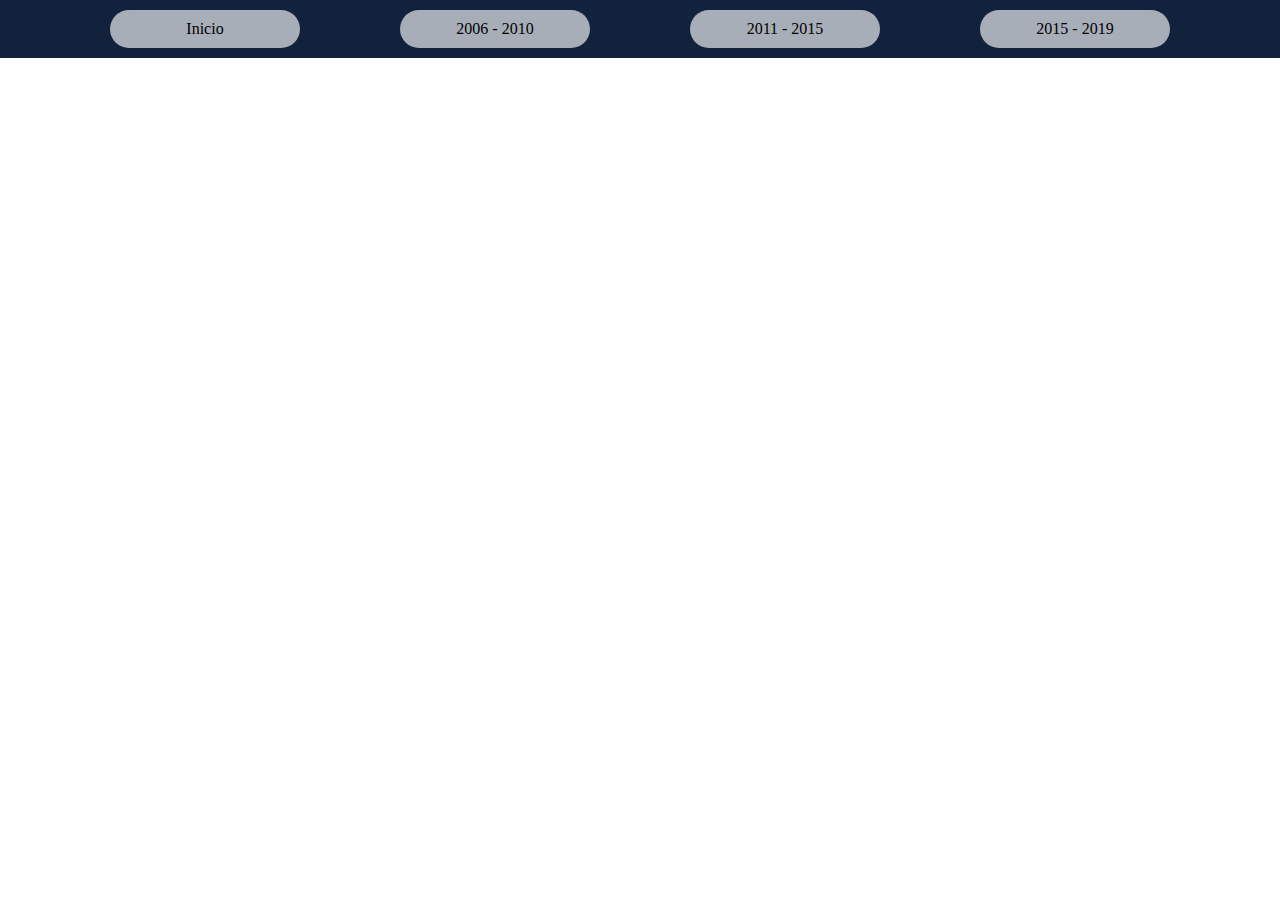
==== Colegio-Agustin-Fernandez/lineasTemporales/1998-2005.html @ 163534f1 "Agregando paginas de lineas temporales" ====
<!DOCTYPE html>
<html lang="es">
<head>
    <meta charset="UTF-8">
    <meta name="viewport" content="width=device-width, initial-scale=1.0">
    <meta http-equiv="X-UA-Compatible" content="ie=edge">
    <link rel="stylesheet" href="../style.css">
    <script src="../assets/js/header.js"></script>
    <title>Colegio Agustín Fernandez | 1998 - 2005</title>
</head>
<body>
    <div id="header">
        <div id="menu" class="header">
            <script>header("../index.html", "Inicio", "2006-2010.html", "2006 - 2010", "2011-2015.html", "2011 - 2015", "2015-2019.html", "2015 - 2019")</script>
        </div>
    </div>


    
</body>
</html>
---- Colegio-Agustin-Fernandez/style.css ----
@import url('assets/css/global.css');
@import url('assets/css/config.css');
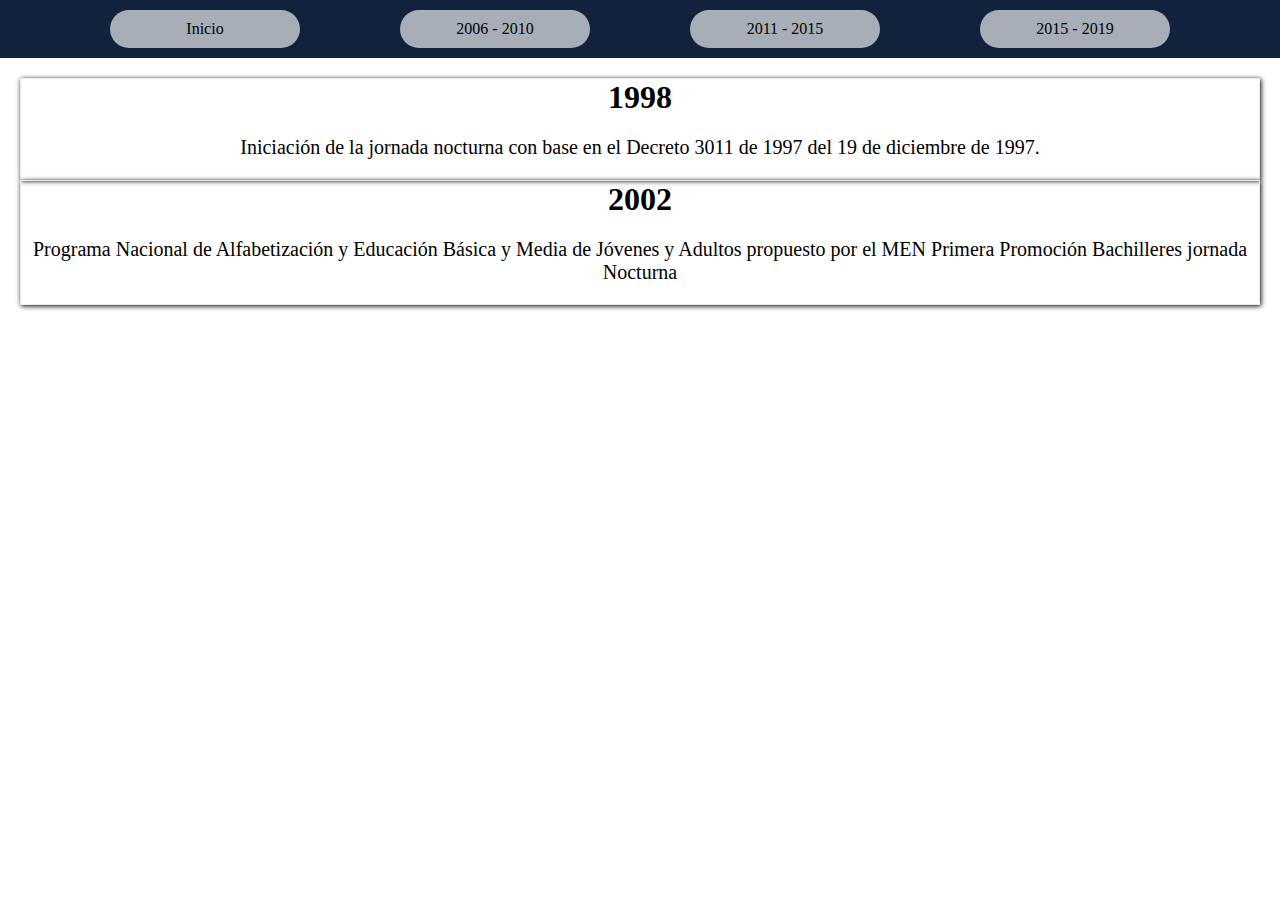
==== commit cac11e65: "Agregando contenido a las páginas" ====
--- a/Colegio-Agustin-Fernandez/lineasTemporales/1998-2005.html
+++ b/Colegio-Agustin-Fernandez/lineasTemporales/1998-2005.html
@@ -15,6 +15,16 @@
         </div>
     </div>
 
+    <div class="bloqueContenido">
+        <div class="contenido">
+            <h1 class="center">1998</h1>
+            <p class="center fs-20">Iniciación de la jornada nocturna con base en el Decreto 3011 de 1997 del 19 de diciembre de 1997.</p>
+        </div>
+        <div class="contenido">
+            <h1 class="center">2002</h1>
+            <p class="center fs-20">Programa Nacional de Alfabetización y Educación Básica y Media de Jóvenes y Adultos propuesto por el MEN Primera Promoción Bachilleres jornada Nocturna</p>
+        </div>
+    </div>
 
     
 </body>
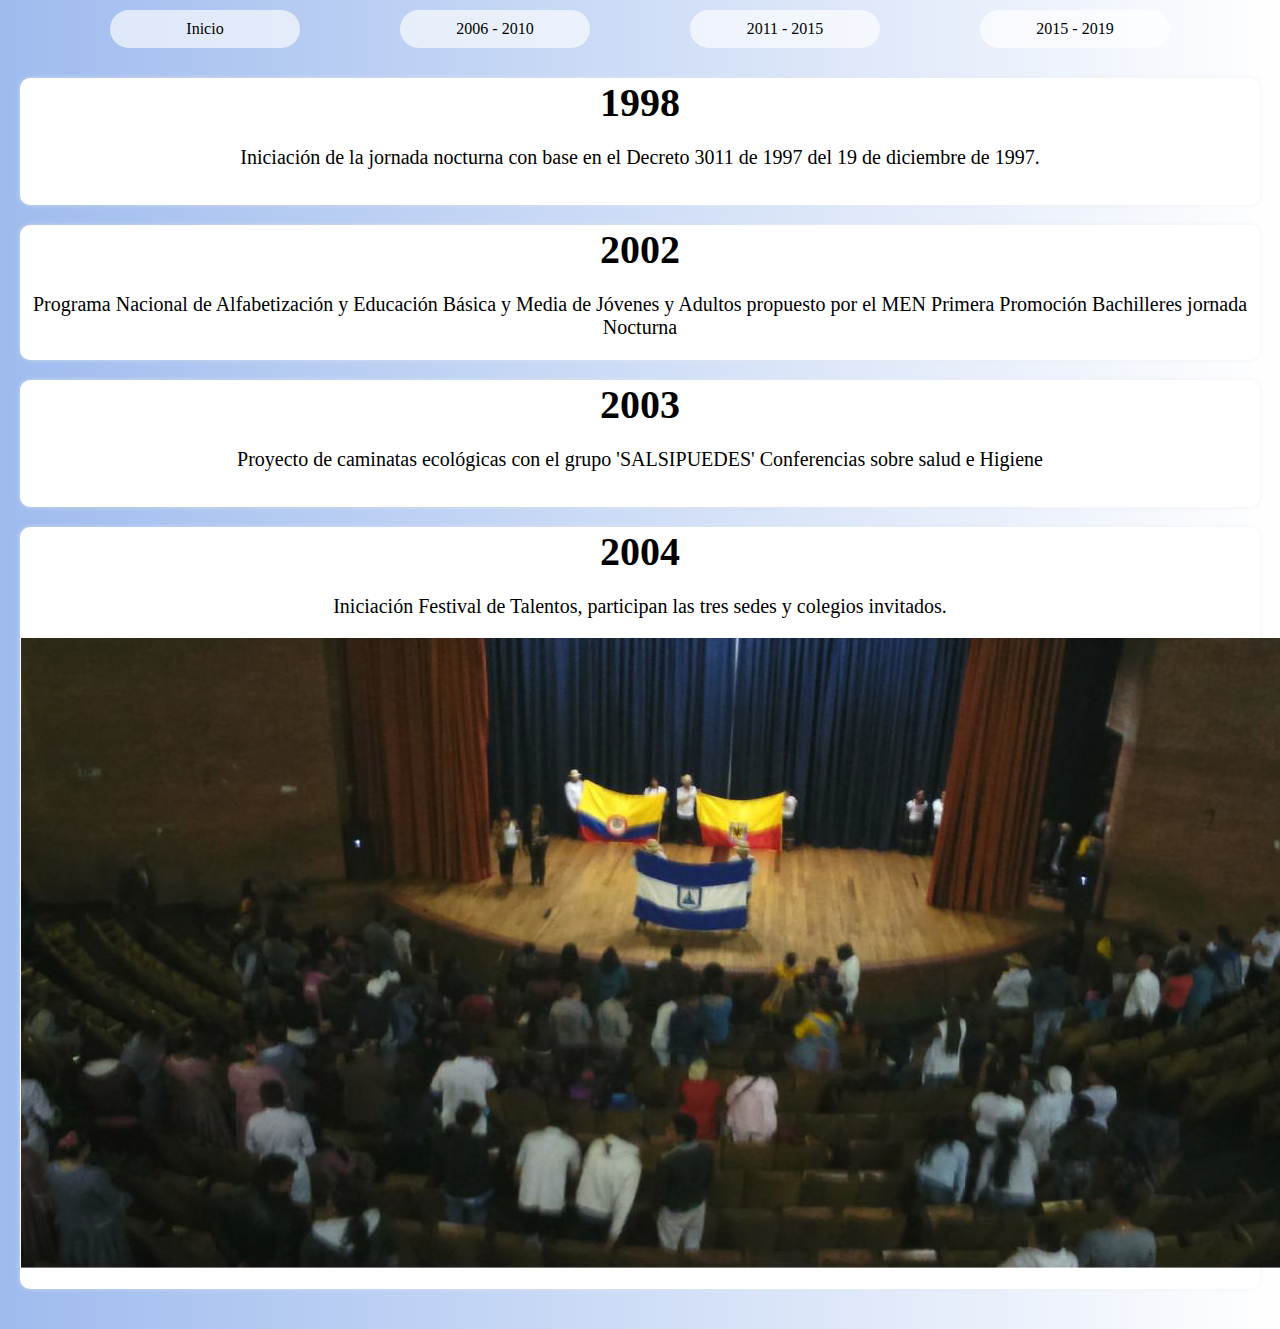
==== commit 7556cd37: "Arreglando diseño al menu" ====
--- a/Colegio-Agustin-Fernandez/lineasTemporales/1998-2005.html
+++ b/Colegio-Agustin-Fernandez/lineasTemporales/1998-2005.html
@@ -17,12 +17,26 @@
 
     <div class="bloqueContenido">
         <div class="contenido">
-            <h1 class="center">1998</h1>
+            <h1 class="center fs-40">1998</h1>
             <p class="center fs-20">Iniciación de la jornada nocturna con base en el Decreto 3011 de 1997 del 19 de diciembre de 1997.</p>
         </div>
+
         <div class="contenido">
-            <h1 class="center">2002</h1>
+            <h1 class="center fs-40">2002</h1>
             <p class="center fs-20">Programa Nacional de Alfabetización y Educación Básica y Media de Jóvenes y Adultos propuesto por el MEN Primera Promoción Bachilleres jornada Nocturna</p>
+        </div>
+
+        <div class="contenido">
+            <h1 class="center fs-40">2003</h1>
+            <p class="center fs-20">Proyecto de caminatas ecológicas con el grupo 'SALSIPUEDES' Conferencias sobre salud e Higiene</p>
+        </div>
+
+        <div class="contenido">
+            <h1 class="center fs-40">2004</h1>
+            <p class="center fs-20">Iniciación Festival de Talentos, participan las tres sedes y colegios invitados.</p>
+            <div class="imagen">
+                <img src="../assets/images/2004.png" alt="">
+            </div>
         </div>
     </div>
 
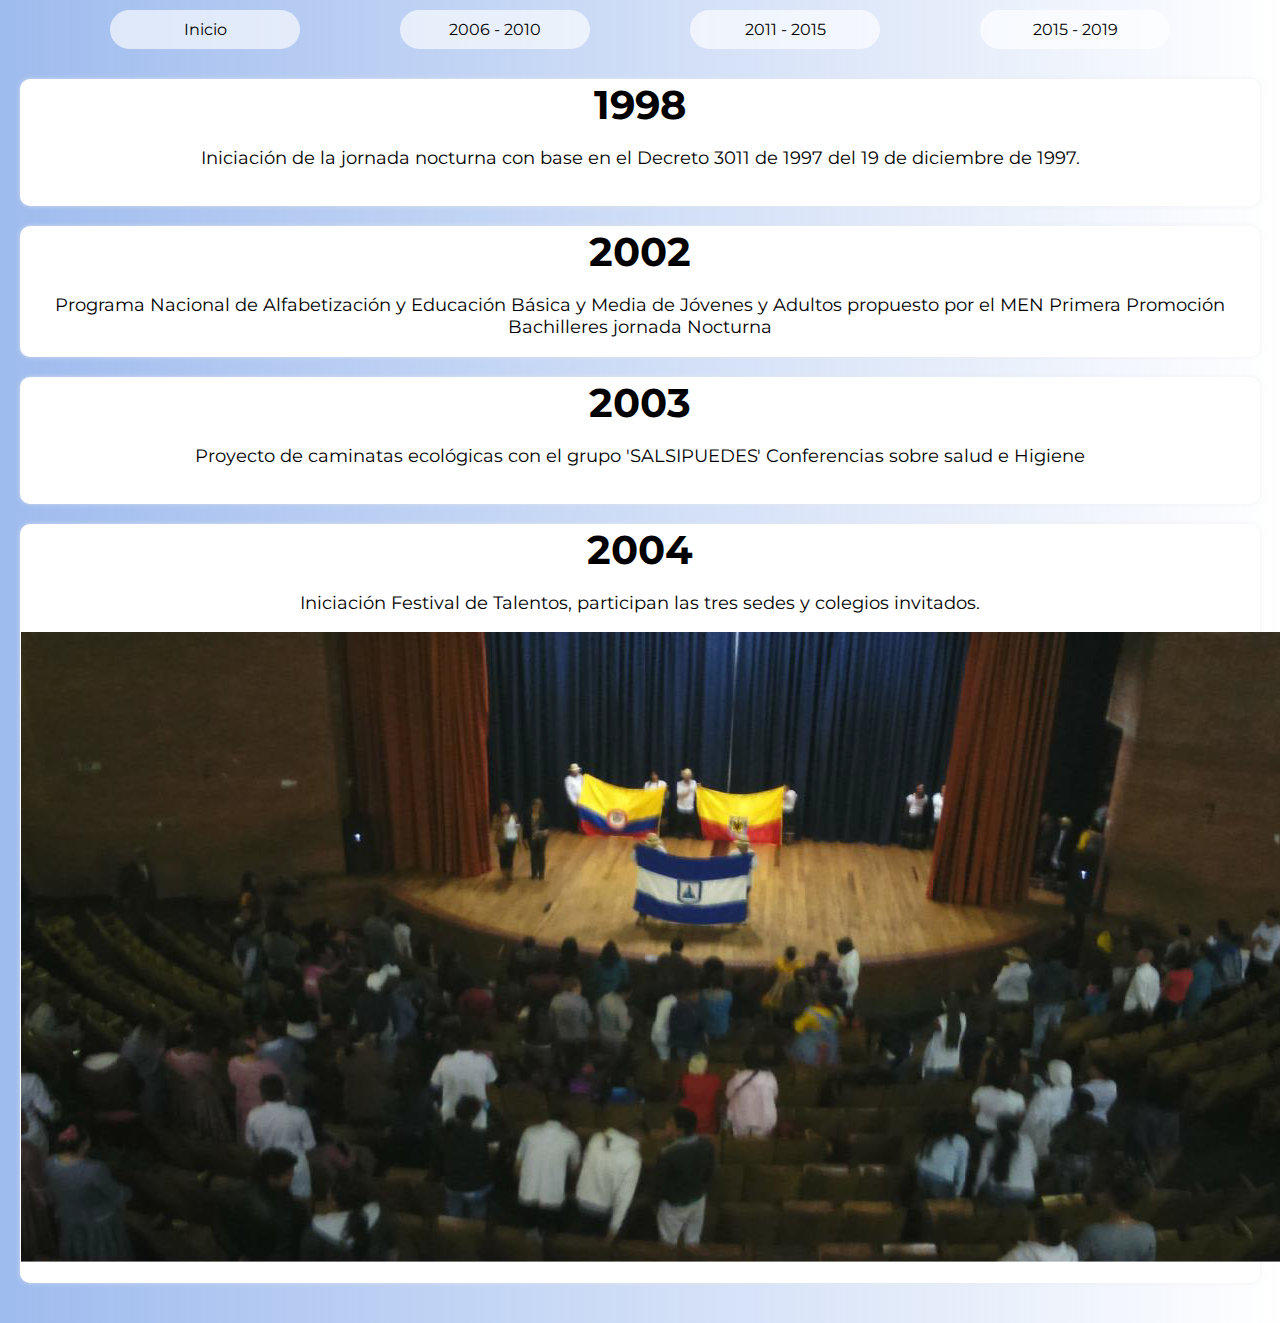
==== commit 2a53f2e0: "agregando cambios xd" ====
--- a/Colegio-Agustin-Fernandez/lineasTemporales/1998-2005.html
+++ b/Colegio-Agustin-Fernandez/lineasTemporales/1998-2005.html
@@ -18,22 +18,22 @@
     <div class="bloqueContenido">
         <div class="contenido">
             <h1 class="center fs-40">1998</h1>
-            <p class="center fs-20">Iniciación de la jornada nocturna con base en el Decreto 3011 de 1997 del 19 de diciembre de 1997.</p>
+            <p class="center fs-18">Iniciación de la jornada nocturna con base en el Decreto 3011 de 1997 del 19 de diciembre de 1997.</p>
         </div>
 
         <div class="contenido">
             <h1 class="center fs-40">2002</h1>
-            <p class="center fs-20">Programa Nacional de Alfabetización y Educación Básica y Media de Jóvenes y Adultos propuesto por el MEN Primera Promoción Bachilleres jornada Nocturna</p>
+            <p class="center fs-18">Programa Nacional de Alfabetización y Educación Básica y Media de Jóvenes y Adultos propuesto por el MEN Primera Promoción Bachilleres jornada Nocturna</p>
         </div>
 
         <div class="contenido">
             <h1 class="center fs-40">2003</h1>
-            <p class="center fs-20">Proyecto de caminatas ecológicas con el grupo 'SALSIPUEDES' Conferencias sobre salud e Higiene</p>
+            <p class="center fs-18">Proyecto de caminatas ecológicas con el grupo 'SALSIPUEDES' Conferencias sobre salud e Higiene</p>
         </div>
 
         <div class="contenido">
             <h1 class="center fs-40">2004</h1>
-            <p class="center fs-20">Iniciación Festival de Talentos, participan las tres sedes y colegios invitados.</p>
+            <p class="center fs-18">Iniciación Festival de Talentos, participan las tres sedes y colegios invitados.</p>
             <div class="imagen">
                 <img src="../assets/images/2004.png" alt="">
             </div>
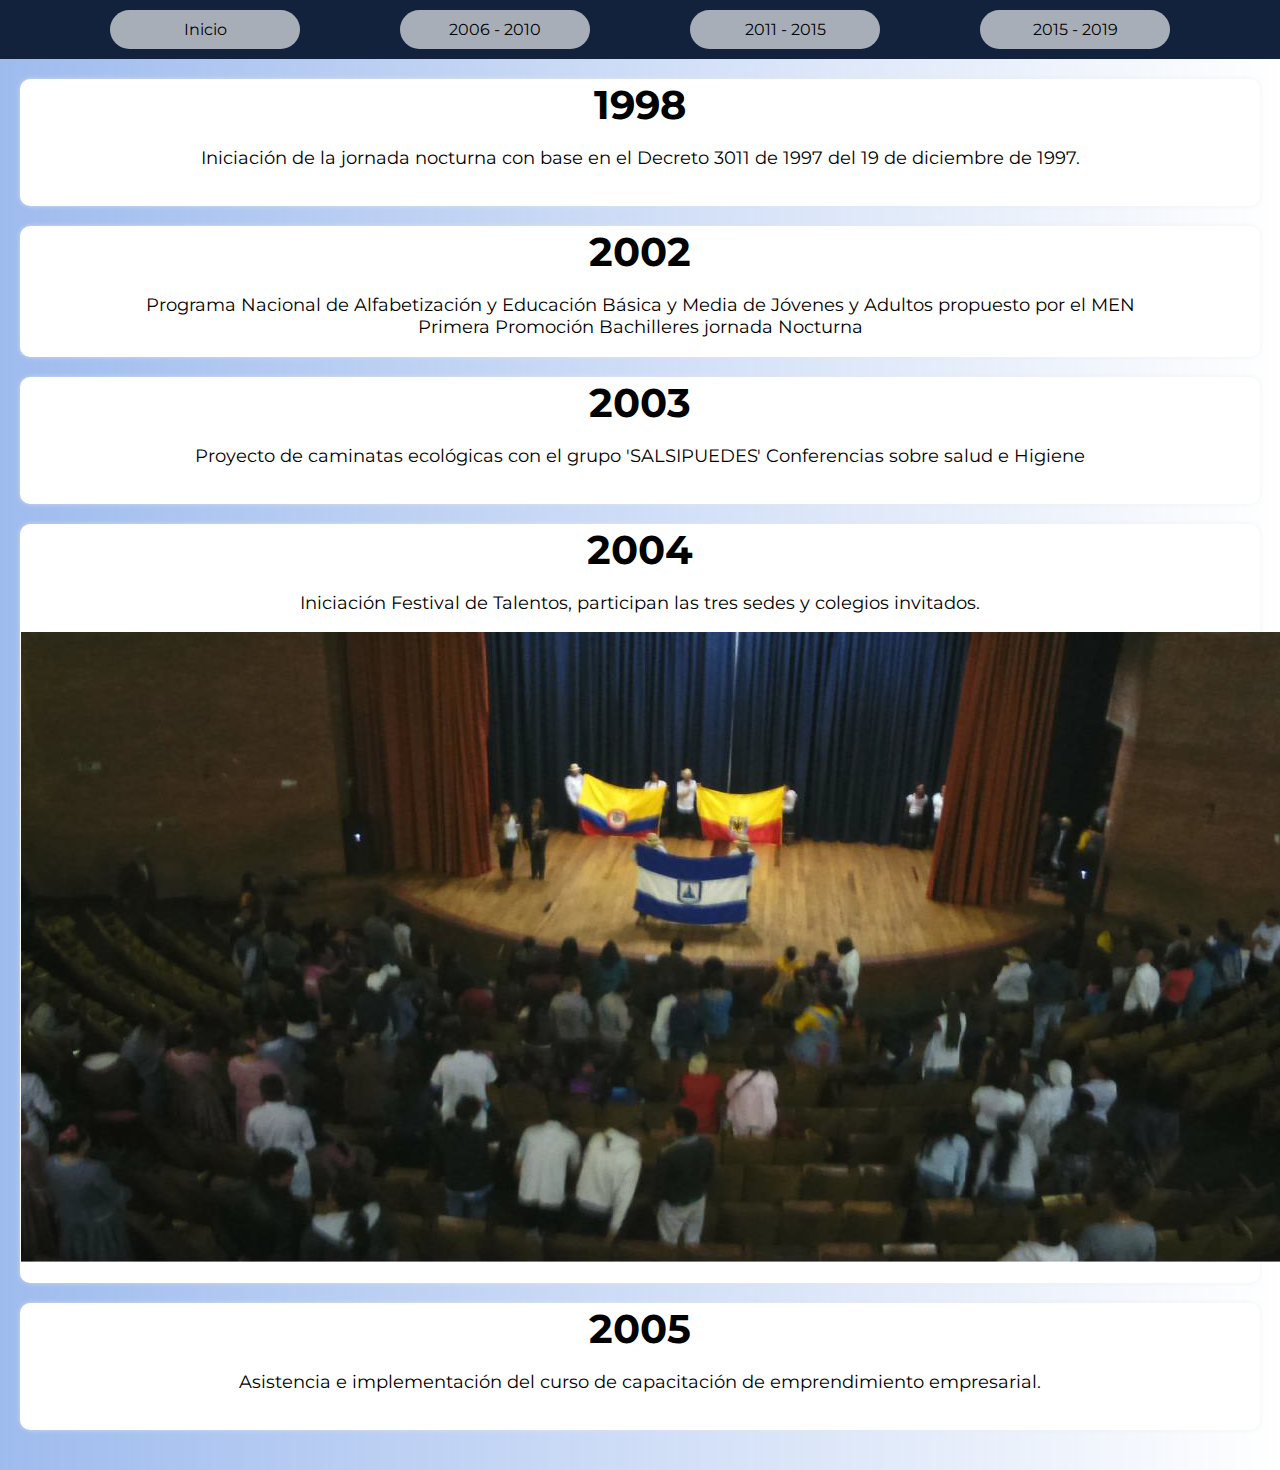
==== commit f50d0ba1: "Commit de último minuto" ====
--- a/Colegio-Agustin-Fernandez/lineasTemporales/1998-2005.html
+++ b/Colegio-Agustin-Fernandez/lineasTemporales/1998-2005.html
@@ -23,7 +23,8 @@
 
         <div class="contenido">
             <h1 class="center fs-40">2002</h1>
-            <p class="center fs-18">Programa Nacional de Alfabetización y Educación Básica y Media de Jóvenes y Adultos propuesto por el MEN Primera Promoción Bachilleres jornada Nocturna</p>
+            <p class="center fs-18 noMarginB">Programa Nacional de Alfabetización y Educación Básica y Media de Jóvenes y Adultos propuesto por el MEN</p>
+            <p class="center fs-18 noMarginT">Primera Promoción Bachilleres jornada Nocturna</p>
         </div>
 
         <div class="contenido">
@@ -38,6 +39,11 @@
                 <img src="../assets/images/2004.png" alt="">
             </div>
         </div>
+
+        <div class="contenido">
+            <h1 class="center fs-40">2005</h1>
+            <p class="center fs-18">Asistencia e implementación del curso de capacitación de emprendimiento empresarial.</p>
+        </div>
     </div>
 
     
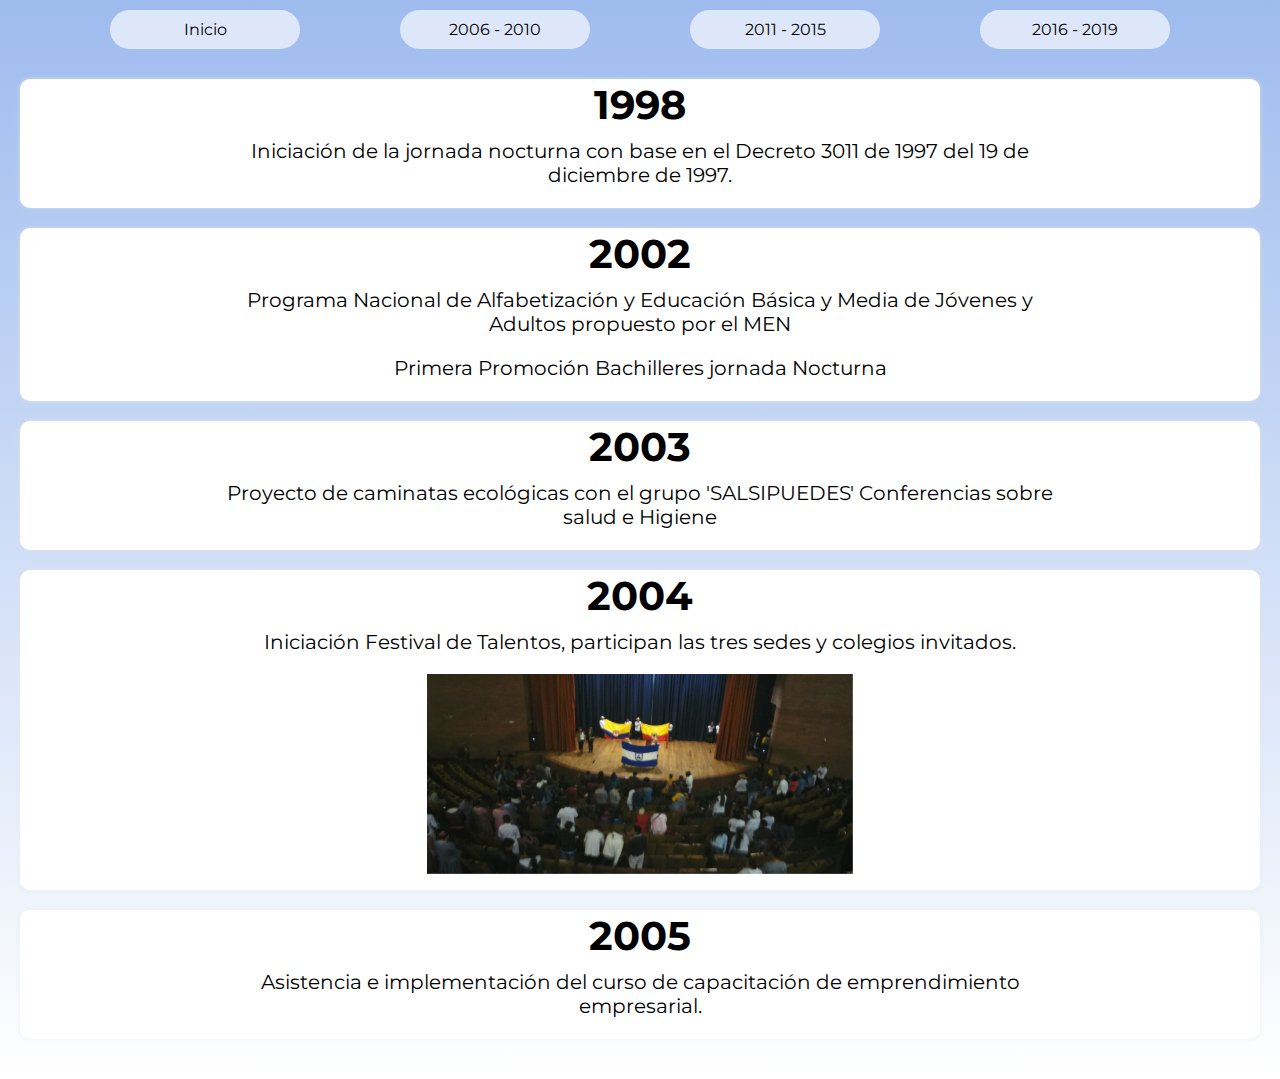
==== commit f82eeea9: "Terminando proyecto" ====
--- a/Colegio-Agustin-Fernandez/lineasTemporales/1998-2005.html
+++ b/Colegio-Agustin-Fernandez/lineasTemporales/1998-2005.html
@@ -1,5 +1,6 @@
 <!DOCTYPE html>
 <html lang="es">
+
 <head>
     <meta charset="UTF-8">
     <meta name="viewport" content="width=device-width, initial-scale=1.0">
@@ -8,44 +9,64 @@
     <script src="../assets/js/header.js"></script>
     <title>Colegio Agustín Fernandez | 1998 - 2005</title>
 </head>
+
 <body>
     <div id="header">
         <div id="menu" class="header">
-            <script>header("../index.html", "Inicio", "2006-2010.html", "2006 - 2010", "2011-2015.html", "2011 - 2015", "2015-2019.html", "2015 - 2019")</script>
+            <script>header("../index.html", "Inicio", "2006-2010.html", "2006 - 2010", "2011-2015.html", "2011 - 2015", "2016-2019.html", "2016 - 2019")</script>
         </div>
     </div>
 
-    <div class="bloqueContenido">
-        <div class="contenido">
-            <h1 class="center fs-40">1998</h1>
-            <p class="center fs-18">Iniciación de la jornada nocturna con base en el Decreto 3011 de 1997 del 19 de diciembre de 1997.</p>
-        </div>
+    <div id="contenedorPopup" class="oculto">
+        <div id="imagenPopup">
 
-        <div class="contenido">
-            <h1 class="center fs-40">2002</h1>
-            <p class="center fs-18 noMarginB">Programa Nacional de Alfabetización y Educación Básica y Media de Jóvenes y Adultos propuesto por el MEN</p>
-            <p class="center fs-18 noMarginT">Primera Promoción Bachilleres jornada Nocturna</p>
-        </div>
-
-        <div class="contenido">
-            <h1 class="center fs-40">2003</h1>
-            <p class="center fs-18">Proyecto de caminatas ecológicas con el grupo 'SALSIPUEDES' Conferencias sobre salud e Higiene</p>
-        </div>
-
-        <div class="contenido">
-            <h1 class="center fs-40">2004</h1>
-            <p class="center fs-18">Iniciación Festival de Talentos, participan las tres sedes y colegios invitados.</p>
-            <div class="imagen">
-                <img src="../assets/images/2004.png" alt="">
-            </div>
-        </div>
-
-        <div class="contenido">
-            <h1 class="center fs-40">2005</h1>
-            <p class="center fs-18">Asistencia e implementación del curso de capacitación de emprendimiento empresarial.</p>
         </div>
     </div>
+    
+    <div class="bloqueContenido">
+            <div class="contenido">
+                <div class="contenedor">
+                    <h1 class="center fs-40">1998</h1>
+                    <p class="center fs-20">Iniciación de la jornada nocturna con base en el Decreto 3011 de 1997 del 19 de diciembre de 1997.</p>
+                </div>
+            </div>
 
-    
+            <div class="contenido">
+                <div class="contenedor">
+                    <h1 class="center fs-40">2002</h1>
+                    <p class="center fs-20 noMarginB">Programa Nacional de Alfabetización y Educación Básica y Media de Jóvenes y Adultos propuesto por el MEN</p>
+                    <p class="center fs-20 noMarginT">Primera Promoción Bachilleres jornada Nocturna</p>
+                </div>
+            </div>
+
+            <div class="contenido">
+                <div class="contenedor">
+
+                    <h1 class="center fs-40">2003</h1>
+                    <p class="center fs-20">Proyecto de caminatas ecológicas con el grupo 'SALSIPUEDES' Conferencias sobre salud e Higiene</p>
+                </div>
+            </div>
+
+            <div class="contenido">
+                <div class="contenedor">
+                    <h1 class="center fs-40">2004</h1>
+                    <p class="center fs-20">Iniciación Festival de Talentos, participan las tres sedes y colegios invitados.</p>
+                    <div class="imagen">
+                        <img onclick="popup('../assets/images/2004.png')" src="../assets/images/2004.png" alt="">
+                    </div>
+                </div>
+            </div>
+
+            <div class="contenido">
+                <div class="contenedor">
+                    <h1 class="center fs-40">2005</h1>
+                    <p class="center fs-20">Asistencia e implementación del curso de capacitación de emprendimiento empresarial.</p>
+                </div>
+            </div>
+    </div>
+
+<script src="../assets/js/popup.js"></script>
+
 </body>
+
 </html>--- a/Colegio-Agustin-Fernandez/style.css
+++ b/Colegio-Agustin-Fernandez/style.css
@@ -1,2 +1,3 @@
 @import url('assets/css/global.css');
-@import url('assets/css/config.css');+@import url('assets/css/config.css');
+@import url('assets/css/imagenes.css');